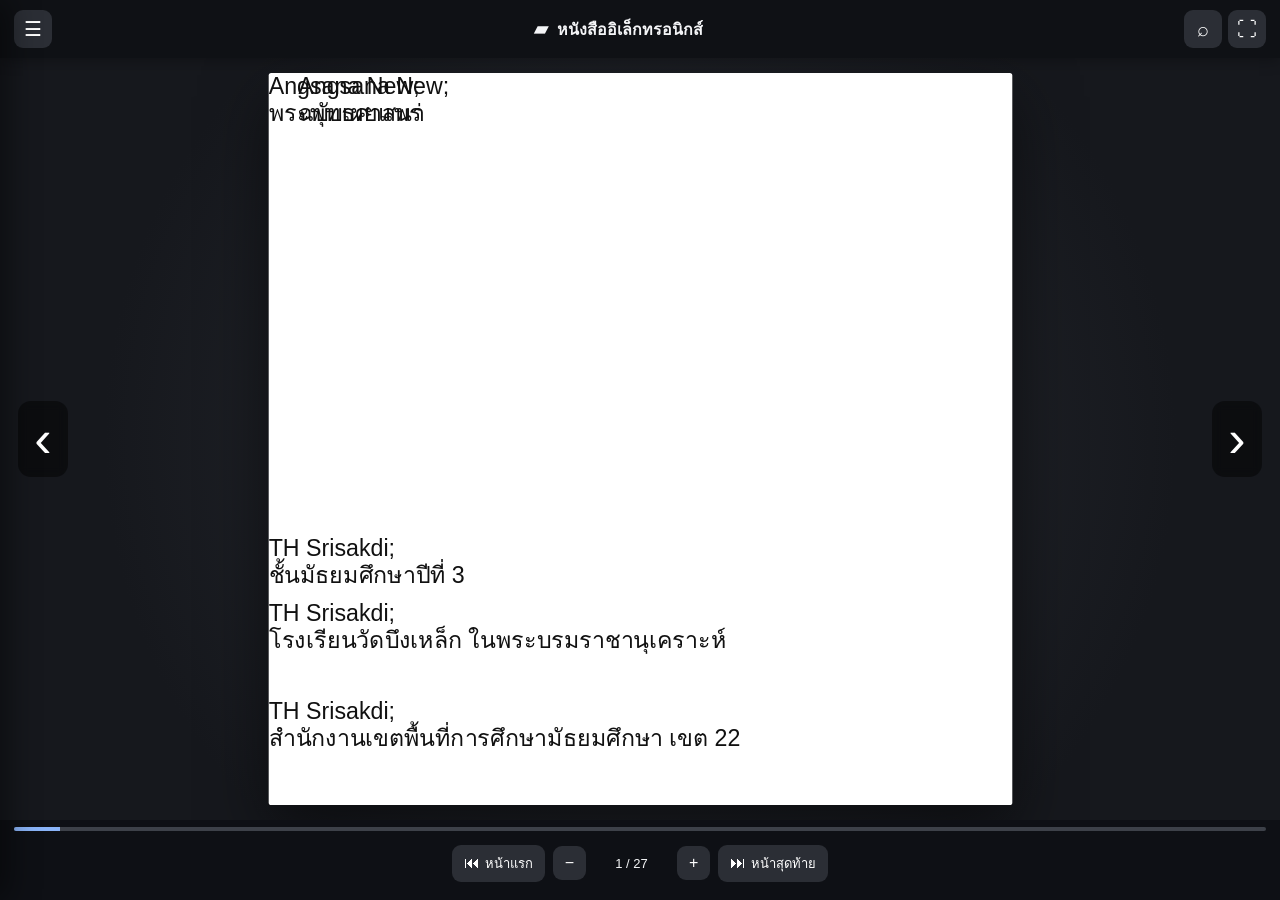
==== index.html @ 5f155259 "Add files via upload" ====
<!doctype html>
<html lang="th">
<head>
<meta charset="utf-8">
<meta name="viewport" content="width=device-width,initial-scale=1,viewport-fit=cover">
<meta name="theme-color" content="#111318">
<meta name="description" content="หนังสืออิเล็กทรอนิกส์ออนไลน์">
<title>หนังสืออิเล็กทรอนิกส์ออนไลน์</title>
<link rel="stylesheet" href="assets/pro.css">
</head>
<body>
<header class="header">
  <button id="menu" class="tool" aria-label="สารบัญ">☰</button>
  <div class="brand"><span class="bookmark">▰</span><span id="title">หนังสืออิเล็กทรอนิกส์</span></div>
  <div class="tools">
    <button id="searchBtn" class="tool" aria-label="ค้นหา">⌕</button>
    <button id="full" class="tool" aria-label="เต็มหน้าจอ">⛶</button>
  </div>
</header>

<div id="drawer" class="drawer">
  <div class="drawer-head"><b>สารบัญ / หน้าหนังสือ</b><button id="closeMenu">×</button></div>
  <div id="thumbs" class="thumbs"></div>
</div>
<div id="backdrop" class="backdrop"></div>

<div id="searchBox" class="searchbox">
  <input id="searchInput" placeholder="ค้นหาหน้า เช่น 1, 2, 3..." inputmode="numeric">
  <button id="goSearch">ไป</button>
</div>

<main class="reader">
  <button id="prev" class="nav prev" aria-label="หน้าก่อนหน้า">‹</button>
  <section id="stage" class="stage">
    <div id="page" class="page"></div>
  </section>
  <button id="next" class="nav next" aria-label="หน้าถัดไป">›</button>
</main>

<footer class="footer">
  <div class="progress"><i id="progress"></i></div>
  <div class="bottomrow">
    <button id="first" class="control">⏮ <span>หน้าแรก</span></button>
    <button id="zout" class="control">−</button>
    <span id="info">1 / 1</span>
    <button id="zin" class="control">+</button>
    <button id="last" class="control">⏭ <span>หน้าสุดท้าย</span></button>
  </div>
</footer>

<script src="assets/pro.js"></script>
</body>
</html>
---- assets/pro.css ----
*{box-sizing:border-box}html,body{margin:0;width:100%;height:100%;overflow:hidden;font-family:"Noto Sans Thai",Tahoma,Arial,sans-serif;background:#16181d;color:#f4f5f7}
button{font:inherit}.header{height:58px;background:rgba(15,17,21,.97);display:flex;align-items:center;justify-content:space-between;padding:0 14px;box-shadow:0 2px 14px rgba(0,0,0,.3);position:relative;z-index:20}.brand{display:flex;align-items:center;gap:9px;font-weight:700;font-size:16px;min-width:0}.brand span:last-child{white-space:nowrap;overflow:hidden;text-overflow:ellipsis}.bookmark{font-size:18px}.tools{display:flex;gap:6px}.tool,.control{border:0;color:#fff;background:#2b2e35;border-radius:9px;cursor:pointer}.tool{width:38px;height:38px;font-size:20px}.tool:hover,.control:hover{background:#42464f}
.reader{position:absolute;top:58px;bottom:80px;left:0;right:0;display:flex;align-items:center;justify-content:center;background:radial-gradient(circle at center,#2a2d34 0,#16181d 72%);overflow:hidden}.stage{width:100%;height:100%;display:flex;align-items:center;justify-content:center;overflow:auto;padding:20px}.page{position:relative;background:#fff;box-shadow:0 18px 50px rgba(0,0,0,.55);transform-origin:center center;flex:none;overflow:hidden;color:#111;border-radius:2px}.obj{position:absolute;overflow:hidden}.page img{display:block;max-width:none}.rtf-text{height:100%;line-height:1.15;overflow:hidden;font-size:18px}.page a{color:inherit;text-decoration:none}
.nav{position:absolute;z-index:15;top:50%;transform:translateY(-50%);width:50px;height:76px;border:0;border-radius:13px;background:rgba(0,0,0,.45);color:#fff;font-size:52px;line-height:1;cursor:pointer;backdrop-filter:blur(5px)}.nav:hover{background:rgba(0,0,0,.72)}.prev{left:18px}.next{right:18px}
.footer{position:absolute;bottom:0;left:0;right:0;height:80px;background:rgba(15,17,21,.98);z-index:20;padding:7px 14px}.progress{height:4px;background:#3d4149;border-radius:10px;overflow:hidden;margin-bottom:8px}.progress i{display:block;width:0;height:100%;background:#8ab4f8;transition:width .15s}.bottomrow{height:48px;display:flex;align-items:center;justify-content:center;gap:8px}.control{padding:8px 12px}.bottomrow span{min-width:75px;text-align:center;font-size:13px}
.drawer{position:fixed;z-index:40;left:-340px;top:0;bottom:0;width:min(340px,88vw);background:#202329;box-shadow:8px 0 30px rgba(0,0,0,.45);transition:left .25s;padding-top:58px}.drawer.open{left:0}.drawer-head{position:absolute;top:0;left:0;right:0;height:58px;display:flex;align-items:center;justify-content:space-between;padding:0 15px;background:#111318}.drawer-head button{border:0;background:none;color:#fff;font-size:28px;cursor:pointer}.thumbs{height:100%;overflow:auto;padding:12px;display:grid;grid-template-columns:repeat(2,1fr);gap:10px}.thumb{border:2px solid transparent;border-radius:8px;background:#2b2e35;padding:4px;color:#ddd;cursor:pointer}.thumb.active{border-color:#8ab4f8}.thumb img{width:100%;height:150px;object-fit:contain;background:#fff;display:block}.thumb small{display:block;text-align:center;padding:5px}.backdrop{display:none;position:fixed;inset:0;background:rgba(0,0,0,.45);z-index:35}.backdrop.show{display:block}.searchbox{position:fixed;z-index:30;top:66px;right:12px;background:#24272e;padding:8px;border-radius:10px;box-shadow:0 8px 25px rgba(0,0,0,.35);display:none}.searchbox.show{display:flex;gap:6px}.searchbox input{width:180px;border:0;border-radius:7px;padding:9px}.searchbox button{border:0;border-radius:7px;padding:8px 12px;cursor:pointer}
@media(max-width:700px){.header{height:52px}.reader{top:52px;bottom:86px}.footer{height:86px}.nav{width:38px;height:58px;font-size:40px}.prev{left:6px}.next{right:6px}.stage{padding:8px}.bottomrow .control span{display:none}.control{padding:8px 10px}.brand{font-size:14px}.thumb img{height:120px}}
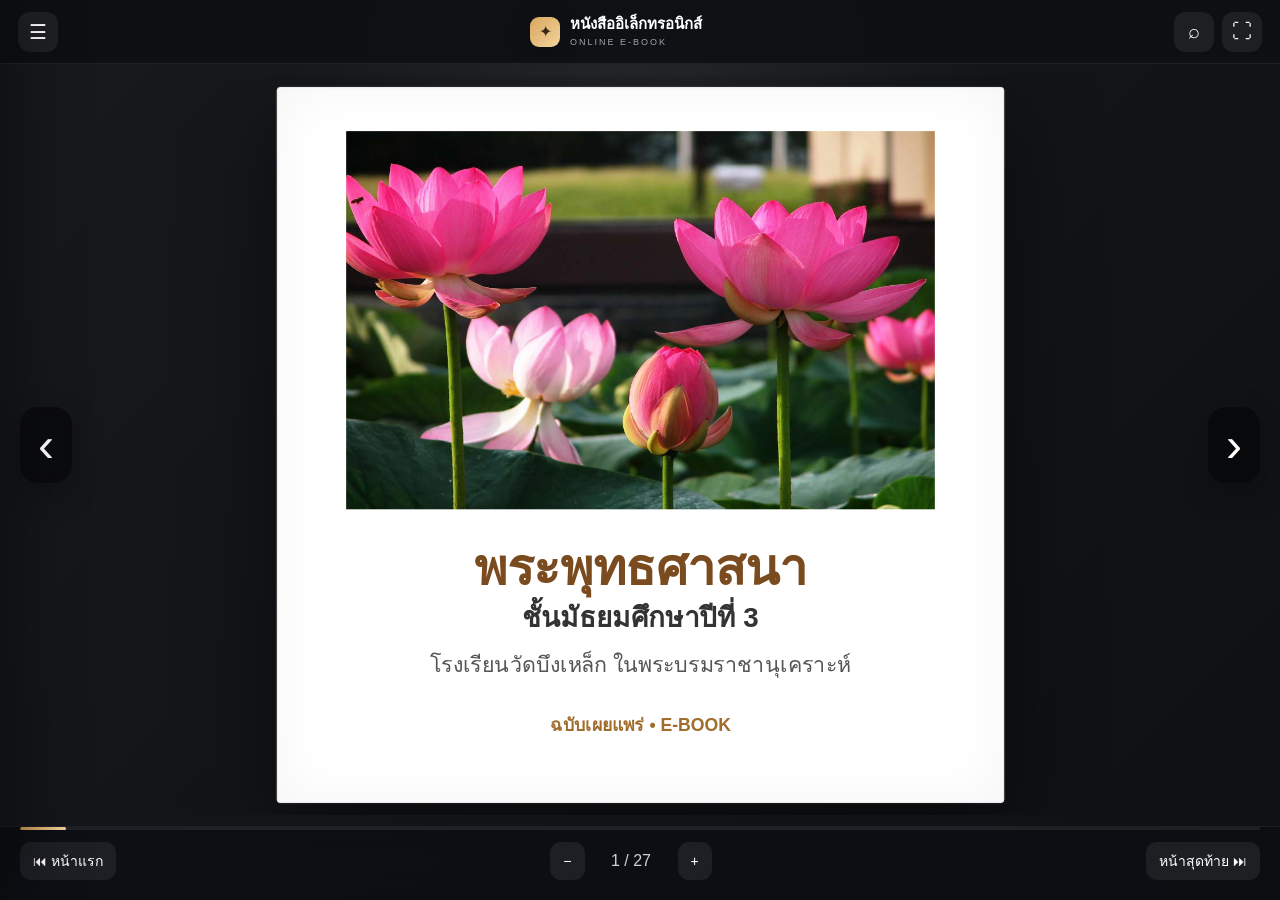
==== commit f5bda0cb: "Add files via upload" ====
--- a/index.html
+++ b/index.html
@@ -1,53 +1 @@
-<!doctype html>
-<html lang="th">
-<head>
-<meta charset="utf-8">
-<meta name="viewport" content="width=device-width,initial-scale=1,viewport-fit=cover">
-<meta name="theme-color" content="#111318">
-<meta name="description" content="หนังสืออิเล็กทรอนิกส์ออนไลน์">
-<title>หนังสืออิเล็กทรอนิกส์ออนไลน์</title>
-<link rel="stylesheet" href="assets/pro.css">
-</head>
-<body>
-<header class="header">
-  <button id="menu" class="tool" aria-label="สารบัญ">☰</button>
-  <div class="brand"><span class="bookmark">▰</span><span id="title">หนังสืออิเล็กทรอนิกส์</span></div>
-  <div class="tools">
-    <button id="searchBtn" class="tool" aria-label="ค้นหา">⌕</button>
-    <button id="full" class="tool" aria-label="เต็มหน้าจอ">⛶</button>
-  </div>
-</header>
-
-<div id="drawer" class="drawer">
-  <div class="drawer-head"><b>สารบัญ / หน้าหนังสือ</b><button id="closeMenu">×</button></div>
-  <div id="thumbs" class="thumbs"></div>
-</div>
-<div id="backdrop" class="backdrop"></div>
-
-<div id="searchBox" class="searchbox">
-  <input id="searchInput" placeholder="ค้นหาหน้า เช่น 1, 2, 3..." inputmode="numeric">
-  <button id="goSearch">ไป</button>
-</div>
-
-<main class="reader">
-  <button id="prev" class="nav prev" aria-label="หน้าก่อนหน้า">‹</button>
-  <section id="stage" class="stage">
-    <div id="page" class="page"></div>
-  </section>
-  <button id="next" class="nav next" aria-label="หน้าถัดไป">›</button>
-</main>
-
-<footer class="footer">
-  <div class="progress"><i id="progress"></i></div>
-  <div class="bottomrow">
-    <button id="first" class="control">⏮ <span>หน้าแรก</span></button>
-    <button id="zout" class="control">−</button>
-    <span id="info">1 / 1</span>
-    <button id="zin" class="control">+</button>
-    <button id="last" class="control">⏭ <span>หน้าสุดท้าย</span></button>
-  </div>
-</footer>
-
-<script src="assets/pro.js"></script>
-</body>
-</html>+<!doctype html><html lang="th"><head><meta charset="utf-8"><meta name="viewport" content="width=device-width,initial-scale=1,viewport-fit=cover"><meta name="theme-color" content="#151515"><meta name="description" content="หนังสืออิเล็กทรอนิกส์ออนไลน์"><title>หนังสืออิเล็กทรอนิกส์ | E-book</title><link rel="stylesheet" href="assets/pro.css"></head><body><header class="topbar"><button id="menu" class="iconbtn" aria-label="สารบัญ">☰</button><div class="brand"><span class="brandmark">✦</span><div><strong>หนังสืออิเล็กทรอนิกส์</strong><small>ONLINE E-BOOK</small></div></div><div class="topactions"><button id="searchBtn" class="iconbtn" aria-label="ค้นหา">⌕</button><button id="full" class="iconbtn" aria-label="เต็มหน้าจอ">⛶</button></div></header><div class="searchbox" id="searchBox"><input id="searchInput" placeholder="ไปยังหน้าที่..." inputmode="numeric"><button id="goSearch">เปิดหน้า</button></div><aside id="drawer" class="drawer"><div class="drawer-head"><div><b>สารบัญหนังสือ</b><small>เลือกหน้าเพื่อเปิดอ่าน</small></div><button id="closeMenu">×</button></div><div id="thumbs" class="thumbs"></div></aside><div id="backdrop" class="backdrop"></div><main class="reader"><button id="prev" class="nav prev">‹</button><section id="stage" class="stage"><div id="page" class="page"></div></section><button id="next" class="nav next">›</button></main><footer class="footer"><div class="progress"><i id="progress"></i></div><div class="bottomrow"><button id="first" class="control">⏮ <span>หน้าแรก</span></button><div class="pager"><button id="zout" class="control">−</button><span id="info">1 / 1</span><button id="zin" class="control">+</button></div><button id="last" class="control"><span>หน้าสุดท้าย</span> ⏭</button></div></footer><script src="assets/pro.js"></script></body></html>
--- a/assets/pro.css
+++ b/assets/pro.css
@@ -1,7 +1 @@
-*{box-sizing:border-box}html,body{margin:0;width:100%;height:100%;overflow:hidden;font-family:"Noto Sans Thai",Tahoma,Arial,sans-serif;background:#16181d;color:#f4f5f7}
-button{font:inherit}.header{height:58px;background:rgba(15,17,21,.97);display:flex;align-items:center;justify-content:space-between;padding:0 14px;box-shadow:0 2px 14px rgba(0,0,0,.3);position:relative;z-index:20}.brand{display:flex;align-items:center;gap:9px;font-weight:700;font-size:16px;min-width:0}.brand span:last-child{white-space:nowrap;overflow:hidden;text-overflow:ellipsis}.bookmark{font-size:18px}.tools{display:flex;gap:6px}.tool,.control{border:0;color:#fff;background:#2b2e35;border-radius:9px;cursor:pointer}.tool{width:38px;height:38px;font-size:20px}.tool:hover,.control:hover{background:#42464f}
-.reader{position:absolute;top:58px;bottom:80px;left:0;right:0;display:flex;align-items:center;justify-content:center;background:radial-gradient(circle at center,#2a2d34 0,#16181d 72%);overflow:hidden}.stage{width:100%;height:100%;display:flex;align-items:center;justify-content:center;overflow:auto;padding:20px}.page{position:relative;background:#fff;box-shadow:0 18px 50px rgba(0,0,0,.55);transform-origin:center center;flex:none;overflow:hidden;color:#111;border-radius:2px}.obj{position:absolute;overflow:hidden}.page img{display:block;max-width:none}.rtf-text{height:100%;line-height:1.15;overflow:hidden;font-size:18px}.page a{color:inherit;text-decoration:none}
-.nav{position:absolute;z-index:15;top:50%;transform:translateY(-50%);width:50px;height:76px;border:0;border-radius:13px;background:rgba(0,0,0,.45);color:#fff;font-size:52px;line-height:1;cursor:pointer;backdrop-filter:blur(5px)}.nav:hover{background:rgba(0,0,0,.72)}.prev{left:18px}.next{right:18px}
-.footer{position:absolute;bottom:0;left:0;right:0;height:80px;background:rgba(15,17,21,.98);z-index:20;padding:7px 14px}.progress{height:4px;background:#3d4149;border-radius:10px;overflow:hidden;margin-bottom:8px}.progress i{display:block;width:0;height:100%;background:#8ab4f8;transition:width .15s}.bottomrow{height:48px;display:flex;align-items:center;justify-content:center;gap:8px}.control{padding:8px 12px}.bottomrow span{min-width:75px;text-align:center;font-size:13px}
-.drawer{position:fixed;z-index:40;left:-340px;top:0;bottom:0;width:min(340px,88vw);background:#202329;box-shadow:8px 0 30px rgba(0,0,0,.45);transition:left .25s;padding-top:58px}.drawer.open{left:0}.drawer-head{position:absolute;top:0;left:0;right:0;height:58px;display:flex;align-items:center;justify-content:space-between;padding:0 15px;background:#111318}.drawer-head button{border:0;background:none;color:#fff;font-size:28px;cursor:pointer}.thumbs{height:100%;overflow:auto;padding:12px;display:grid;grid-template-columns:repeat(2,1fr);gap:10px}.thumb{border:2px solid transparent;border-radius:8px;background:#2b2e35;padding:4px;color:#ddd;cursor:pointer}.thumb.active{border-color:#8ab4f8}.thumb img{width:100%;height:150px;object-fit:contain;background:#fff;display:block}.thumb small{display:block;text-align:center;padding:5px}.backdrop{display:none;position:fixed;inset:0;background:rgba(0,0,0,.45);z-index:35}.backdrop.show{display:block}.searchbox{position:fixed;z-index:30;top:66px;right:12px;background:#24272e;padding:8px;border-radius:10px;box-shadow:0 8px 25px rgba(0,0,0,.35);display:none}.searchbox.show{display:flex;gap:6px}.searchbox input{width:180px;border:0;border-radius:7px;padding:9px}.searchbox button{border:0;border-radius:7px;padding:8px 12px;cursor:pointer}
-@media(max-width:700px){.header{height:52px}.reader{top:52px;bottom:86px}.footer{height:86px}.nav{width:38px;height:58px;font-size:40px}.prev{left:6px}.next{right:6px}.stage{padding:8px}.bottomrow .control span{display:none}.control{padding:8px 10px}.brand{font-size:14px}.thumb img{height:120px}}
+*{box-sizing:border-box}html,body{margin:0;width:100%;height:100%;overflow:hidden;font-family:"Noto Sans Thai","Leelawadee UI",Tahoma,sans-serif;background:#111317;color:#fff}body:before{content:"";position:fixed;inset:0;background:radial-gradient(circle at 50% 15%,rgba(255,255,255,.07),transparent 36%),linear-gradient(135deg,#17191d,#0e1013);pointer-events:none}.topbar{height:64px;display:flex;align-items:center;justify-content:space-between;padding:0 18px;position:relative;z-index:20;background:rgba(13,15,19,.88);backdrop-filter:blur(16px);border-bottom:1px solid rgba(255,255,255,.08)}.brand{display:flex;align-items:center;gap:10px}.brandmark{width:30px;height:30px;display:grid;place-items:center;border-radius:9px;background:linear-gradient(135deg,#d8a75d,#f3d39c);color:#3a2816;font-size:16px;box-shadow:0 5px 20px rgba(0,0,0,.25)}.brand strong{display:block;font-size:15px;line-height:1.1}.brand small{display:block;font-size:9px;letter-spacing:2px;color:#9fa5ad;margin-top:4px}.topactions{display:flex;gap:8px}.iconbtn,.control,.nav{border:0;color:#fff;background:rgba(255,255,255,.07);cursor:pointer}.iconbtn{width:40px;height:40px;border-radius:12px;font-size:20px}.iconbtn:hover,.control:hover{background:rgba(255,255,255,.14)}.reader{position:absolute;top:64px;bottom:74px;left:0;right:0;display:flex;align-items:center;justify-content:center}.stage{position:relative;width:min(88vw,1100px);height:calc(100% - 22px);display:flex;align-items:center;justify-content:center;overflow:hidden}.page{position:relative;flex:none;background:#fff;color:#222;box-shadow:0 24px 70px rgba(0,0,0,.5),0 0 0 1px rgba(255,255,255,.08);transform-origin:center center;overflow:hidden;border-radius:3px}.page:after{content:"";position:absolute;inset:0;pointer-events:none;box-shadow:inset 0 0 0 1px rgba(0,0,0,.05),inset 0 0 45px rgba(0,0,0,.045)}.obj{position:absolute;overflow:hidden}.obj img{display:block;width:100%;height:100%;object-fit:fill}.obj.textobj{padding:4px 10px;white-space:pre-wrap;line-height:1.35;overflow:hidden}.cover .obj.textobj{font-family:"Noto Sans Thai","Leelawadee UI",Tahoma,sans-serif}.nav{position:absolute;z-index:12;width:52px;height:76px;border-radius:18px;font-size:48px;line-height:1;background:rgba(0,0,0,.46);backdrop-filter:blur(8px);box-shadow:0 10px 30px rgba(0,0,0,.25)}.nav:hover{background:rgba(0,0,0,.68);transform:scale(1.04)}.prev{left:20px}.next{right:20px}.footer{position:absolute;left:0;right:0;bottom:0;height:74px;padding:0 20px 10px;z-index:20;background:rgba(13,15,19,.9);backdrop-filter:blur(16px);border-top:1px solid rgba(255,255,255,.07)}.progress{height:3px;background:rgba(255,255,255,.08);border-radius:99px;overflow:hidden}.progress i{display:block;height:100%;width:0;background:linear-gradient(90deg,#c9944f,#efd29b);border-radius:99px;transition:width .25s}.bottomrow{height:61px;display:flex;align-items:center;justify-content:space-between}.control{height:38px;border-radius:11px;padding:0 13px;font-size:14px}.pager{display:flex;align-items:center;gap:9px}.pager #info{min-width:75px;text-align:center;color:#cdd1d6;font-variant-numeric:tabular-nums}.drawer{position:fixed;z-index:50;top:0;bottom:0;left:0;width:min(360px,88vw);background:#171a1f;transform:translateX(-102%);transition:transform .28s ease;box-shadow:25px 0 60px rgba(0,0,0,.35);overflow:auto}.drawer.open{transform:translateX(0)}.drawer-head{position:sticky;top:0;z-index:2;padding:20px;display:flex;justify-content:space-between;align-items:center;background:rgba(23,26,31,.95);backdrop-filter:blur(12px);border-bottom:1px solid rgba(255,255,255,.08)}.drawer-head b{display:block}.drawer-head small{display:block;color:#8f969f;font-size:11px;margin-top:3px}.drawer-head button{border:0;background:none;color:#fff;font-size:28px;cursor:pointer}.thumbs{padding:16px;display:grid;grid-template-columns:repeat(2,1fr);gap:13px}.thumb{border:1px solid rgba(255,255,255,.08);background:#20242a;color:#dfe2e5;border-radius:12px;padding:7px;cursor:pointer;text-align:center;overflow:hidden}.thumb:hover,.thumb.active{border-color:#d3a25f;background:#29251f}.thumb img{display:block;width:100%;height:145px;object-fit:contain;background:#fff;border-radius:7px;margin-bottom:7px}.thumb small{font-size:11px}.backdrop{position:fixed;inset:0;background:rgba(0,0,0,.55);z-index:40;opacity:0;pointer-events:none;transition:opacity .25s}.backdrop.show{opacity:1;pointer-events:auto}.searchbox{position:fixed;z-index:30;top:72px;right:18px;display:flex;gap:7px;padding:8px;background:rgba(28,31,36,.96);border:1px solid rgba(255,255,255,.1);border-radius:13px;box-shadow:0 14px 40px rgba(0,0,0,.35);transform:translateY(-8px);opacity:0;pointer-events:none;transition:.2s}.searchbox.show{transform:none;opacity:1;pointer-events:auto}.searchbox input{width:170px;border:0;outline:0;background:#101216;color:#fff;border-radius:9px;padding:10px}.searchbox button{border:0;background:#d5a25c;color:#251a0e;border-radius:9px;padding:0 13px;font-weight:700;cursor:pointer}@media(max-width:700px){.topbar{height:56px;padding:0 10px}.reader{top:56px;bottom:65px}.stage{width:100vw;height:100%}.nav{width:42px;height:60px;font-size:40px;border-radius:15px}.prev{left:7px}.next{right:7px}.footer{height:65px;padding:0 10px 7px}.control span{display:none}.control{padding:0 11px}.brand strong{font-size:13px}.thumb img{height:120px}.thumbs{gap:9px;padding:11px}.searchbox{left:10px;right:10px}.searchbox input{flex:1;width:auto}}
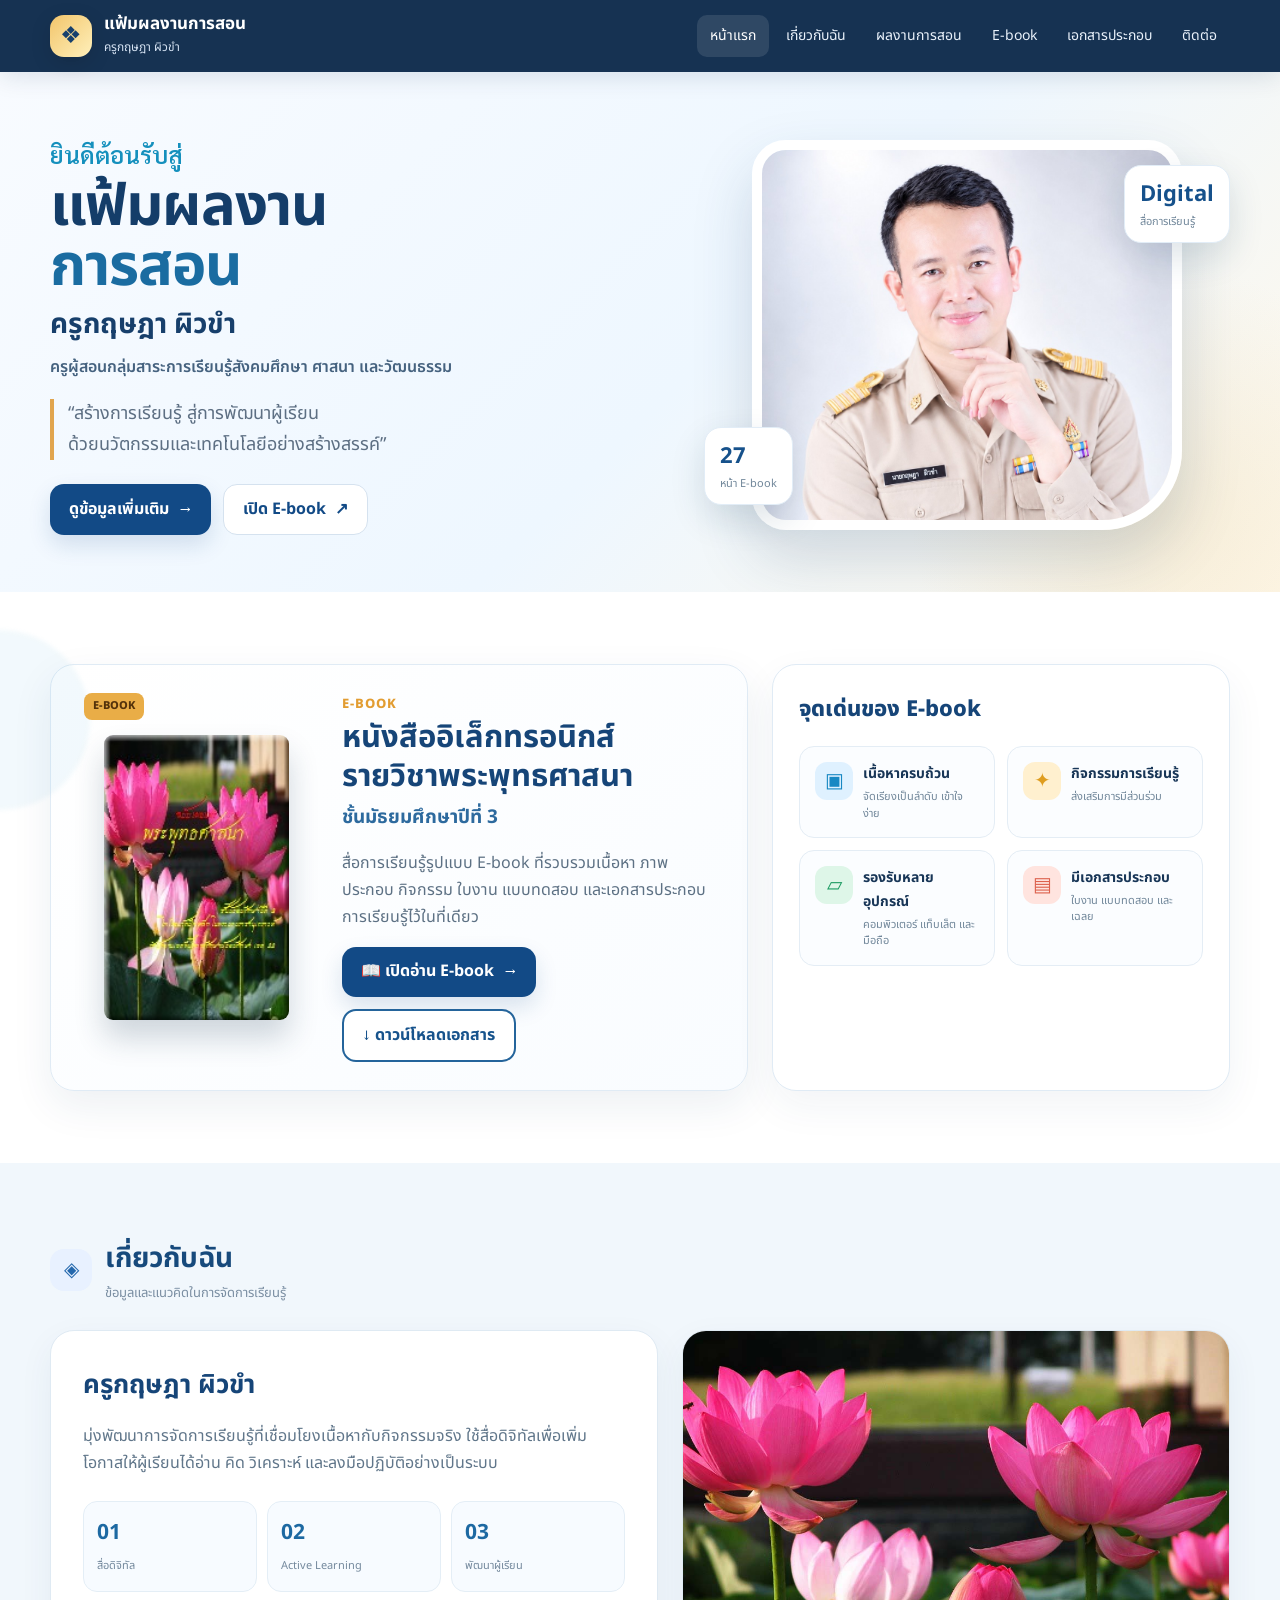
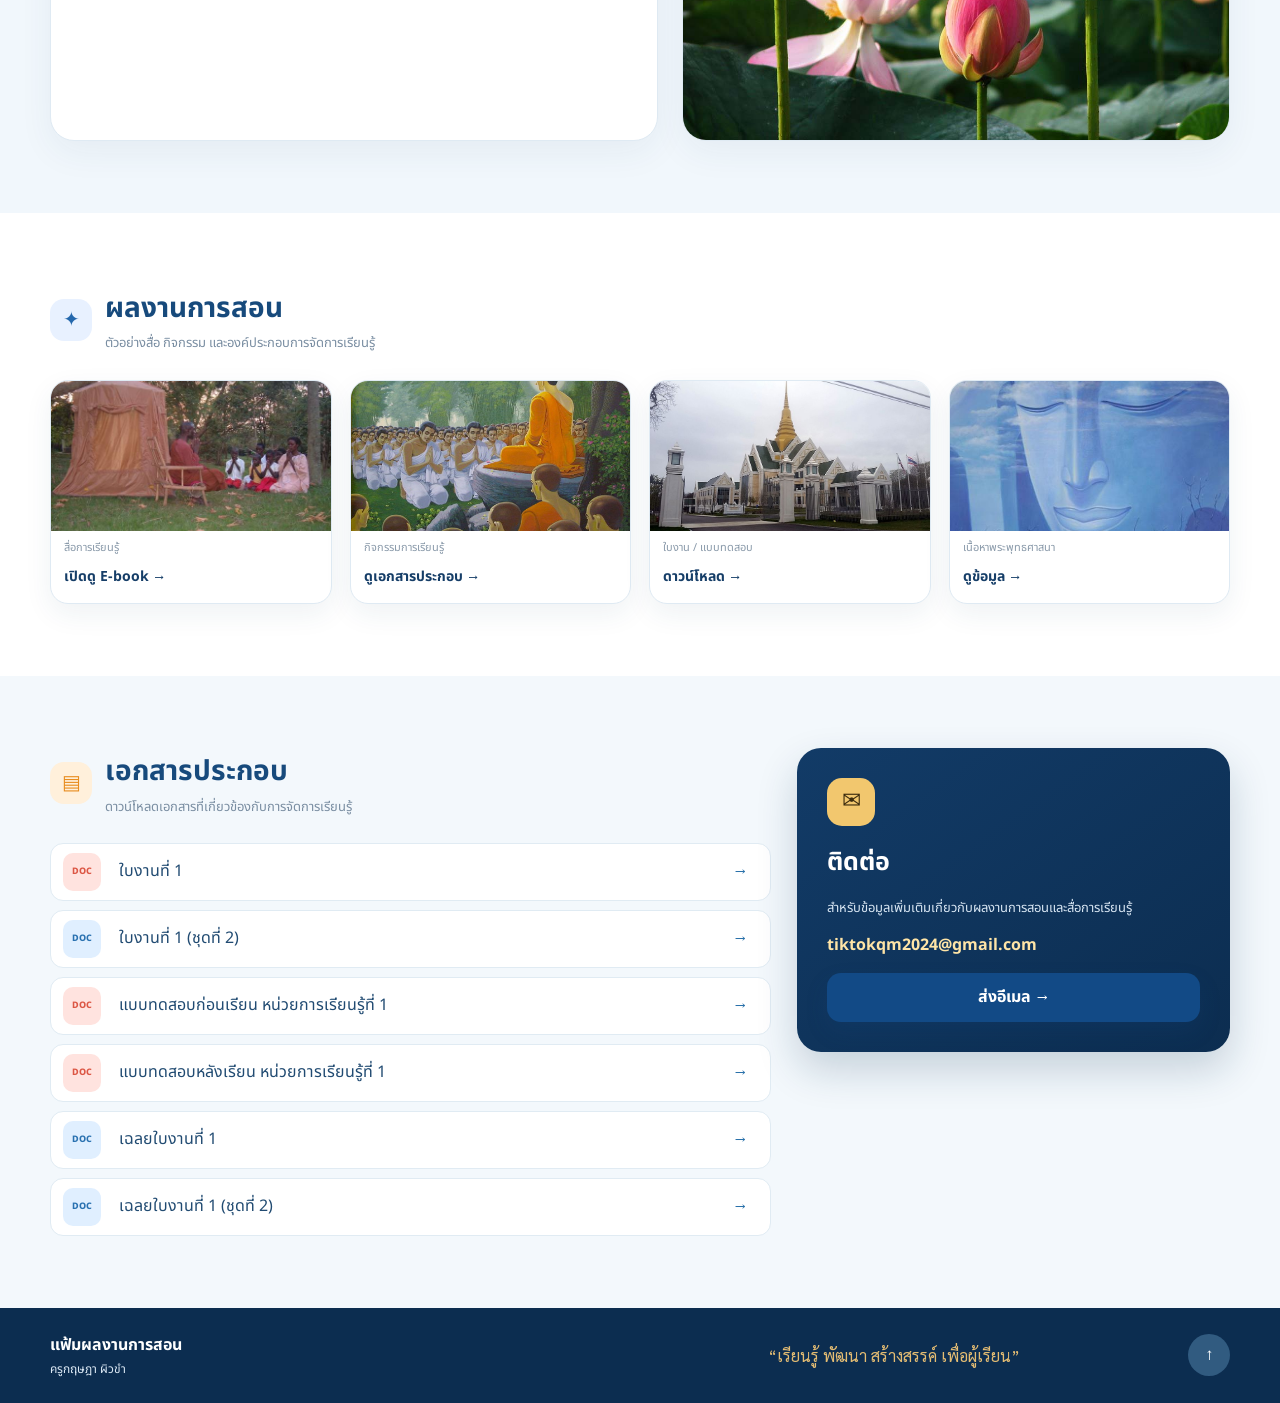
==== commit ca54c5d6: "Add files via upload" ====
--- a/index.html
+++ b/index.html
@@ -1 +1,169 @@
-<!doctype html><html lang="th"><head><meta charset="utf-8"><meta name="viewport" content="width=device-width,initial-scale=1,viewport-fit=cover"><meta name="theme-color" content="#151515"><meta name="description" content="หนังสืออิเล็กทรอนิกส์ออนไลน์"><title>หนังสืออิเล็กทรอนิกส์ | E-book</title><link rel="stylesheet" href="assets/pro.css"></head><body><header class="topbar"><button id="menu" class="iconbtn" aria-label="สารบัญ">☰</button><div class="brand"><span class="brandmark">✦</span><div><strong>หนังสืออิเล็กทรอนิกส์</strong><small>ONLINE E-BOOK</small></div></div><div class="topactions"><button id="searchBtn" class="iconbtn" aria-label="ค้นหา">⌕</button><button id="full" class="iconbtn" aria-label="เต็มหน้าจอ">⛶</button></div></header><div class="searchbox" id="searchBox"><input id="searchInput" placeholder="ไปยังหน้าที่..." inputmode="numeric"><button id="goSearch">เปิดหน้า</button></div><aside id="drawer" class="drawer"><div class="drawer-head"><div><b>สารบัญหนังสือ</b><small>เลือกหน้าเพื่อเปิดอ่าน</small></div><button id="closeMenu">×</button></div><div id="thumbs" class="thumbs"></div></aside><div id="backdrop" class="backdrop"></div><main class="reader"><button id="prev" class="nav prev">‹</button><section id="stage" class="stage"><div id="page" class="page"></div></section><button id="next" class="nav next">›</button></main><footer class="footer"><div class="progress"><i id="progress"></i></div><div class="bottomrow"><button id="first" class="control">⏮ <span>หน้าแรก</span></button><div class="pager"><button id="zout" class="control">−</button><span id="info">1 / 1</span><button id="zin" class="control">+</button></div><button id="last" class="control"><span>หน้าสุดท้าย</span> ⏭</button></div></footer><script src="assets/pro.js"></script></body></html>+<!doctype html>
+<html lang="th">
+<head>
+  <meta charset="utf-8">
+  <meta name="viewport" content="width=device-width,initial-scale=1,viewport-fit=cover">
+  <meta name="theme-color" content="#12365f">
+  <meta name="description" content="แฟ้มผลงานการสอน ครูกฤษฎา ผิวขำ">
+  <title>แฟ้มผลงานการสอน | ครูกฤษฎา ผิวขำ</title>
+  <link rel="preconnect" href="https://fonts.googleapis.com">
+  <link rel="preconnect" href="https://fonts.gstatic.com" crossorigin>
+  <link href="https://fonts.googleapis.com/css2?family=Noto+Sans+Thai:wght@300;400;500;600;700;800&family=Sarabun:wght@400;500;600;700&display=swap" rel="stylesheet">
+  <link rel="stylesheet" href="assets/site.css">
+</head>
+<body>
+  <div class="decor decor-a"></div>
+  <div class="decor decor-b"></div>
+
+  <header class="site-header" id="top">
+    <div class="container nav-wrap">
+      <a class="brand" href="#top" aria-label="หน้าแรก">
+        <span class="brand-mark">❖</span>
+        <span>
+          <strong>แฟ้มผลงานการสอน</strong>
+          <small>ครูกฤษฎา ผิวขำ</small>
+        </span>
+      </a>
+      <button class="menu-toggle" id="menuToggle" aria-label="เปิดเมนู">☰</button>
+      <nav class="main-nav" id="mainNav">
+        <a class="active" href="#top">หน้าแรก</a>
+        <a href="#about">เกี่ยวกับฉัน</a>
+        <a href="#works">ผลงานการสอน</a>
+        <a href="#ebook">E-book</a>
+        <a href="#documents">เอกสารประกอบ</a>
+        <a href="#contact">ติดต่อ</a>
+      </nav>
+    </div>
+  </header>
+
+  <main>
+    <section class="hero">
+      <div class="hero-glow"></div>
+      <div class="container hero-grid">
+        <div class="hero-copy">
+          <div class="eyebrow">ยินดีต้อนรับสู่</div>
+          <h1>แฟ้มผลงาน<br><span>การสอน</span></h1>
+          <h2>ครูกฤษฎา ผิวขำ</h2>
+          <p class="role">ครูผู้สอนกลุ่มสาระการเรียนรู้สังคมศึกษา ศาสนา และวัฒนธรรม</p>
+          <p class="quote">“สร้างการเรียนรู้ สู่การพัฒนาผู้เรียน<br>ด้วยนวัตกรรมและเทคโนโลยีอย่างสร้างสรรค์”</p>
+          <div class="hero-actions">
+            <a class="btn primary" href="#about">ดูข้อมูลเพิ่มเติม <span>→</span></a>
+            <a class="btn ghost" href="#ebook">เปิด E-book <span>↗</span></a>
+          </div>
+        </div>
+        <div class="hero-visual">
+          <div class="portrait-frame">
+            <img src="assets/teacher.jpg" alt="ครูกฤษฎา ผิวขำ" class="teacher-portrait">
+          </div>
+          <div class="floating-card fc-1"><b>27</b><span>หน้า E-book</span></div>
+          <div class="floating-card fc-2"><b>Digital</b><span>สื่อการเรียนรู้</span></div>
+        </div>
+      </div>
+    </section>
+
+    <section class="ebook-feature section" id="ebook">
+      <div class="container feature-grid">
+        <div class="ebook-card">
+          <div class="cover-wrap">
+            <img src="assets/__cover__.jpg" alt="ปกหนังสืออิเล็กทรอนิกส์" class="ebook-cover">
+            <span class="cover-badge">E-BOOK</span>
+          </div>
+          <div class="ebook-info">
+            <div class="section-kicker">E-BOOK</div>
+            <h2>หนังสืออิเล็กทรอนิกส์<br>รายวิชาพระพุทธศาสนา</h2>
+            <h3>ชั้นมัธยมศึกษาปีที่ 3</h3>
+            <p>สื่อการเรียนรู้รูปแบบ E-book ที่รวบรวมเนื้อหา ภาพประกอบ กิจกรรม ใบงาน แบบทดสอบ และเอกสารประกอบการเรียนรู้ไว้ในที่เดียว</p>
+            <div class="button-row">
+              <a class="btn primary" href="ebook.html">📖 เปิดอ่าน E-book <span>→</span></a>
+              <a class="btn outline" href="#documents">↓ ดาวน์โหลดเอกสาร</a>
+            </div>
+          </div>
+        </div>
+        <div class="highlight-panel">
+          <div class="panel-title">จุดเด่นของ E-book</div>
+          <div class="feature-list">
+            <div class="feature-item"><span class="fi blue">▣</span><div><b>เนื้อหาครบถ้วน</b><small>จัดเรียงเป็นลำดับ เข้าใจง่าย</small></div></div>
+            <div class="feature-item"><span class="fi gold">✦</span><div><b>กิจกรรมการเรียนรู้</b><small>ส่งเสริมการมีส่วนร่วม</small></div></div>
+            <div class="feature-item"><span class="fi green">▱</span><div><b>รองรับหลายอุปกรณ์</b><small>คอมพิวเตอร์ แท็บเล็ต และมือถือ</small></div></div>
+            <div class="feature-item"><span class="fi red">▤</span><div><b>มีเอกสารประกอบ</b><small>ใบงาน แบบทดสอบ และเฉลย</small></div></div>
+          </div>
+        </div>
+      </div>
+    </section>
+
+    <section class="about section" id="about">
+      <div class="container">
+        <div class="section-heading">
+          <span class="section-icon">◈</span>
+          <div><h2>เกี่ยวกับฉัน</h2><p>ข้อมูลและแนวคิดในการจัดการเรียนรู้</p></div>
+        </div>
+        <div class="about-grid">
+          <div class="about-card">
+            <h3>ครูกฤษฎา ผิวขำ</h3>
+            <p>มุ่งพัฒนาการจัดการเรียนรู้ที่เชื่อมโยงเนื้อหากับกิจกรรมจริง ใช้สื่อดิจิทัลเพื่อเพิ่มโอกาสให้ผู้เรียนได้อ่าน คิด วิเคราะห์ และลงมือปฏิบัติอย่างเป็นระบบ</p>
+            <div class="stats">
+              <div><strong>01</strong><span>สื่อดิจิทัล</span></div>
+              <div><strong>02</strong><span>Active Learning</span></div>
+              <div><strong>03</strong><span>พัฒนาผู้เรียน</span></div>
+            </div>
+          </div>
+          <div class="about-image">
+            <img src="assets/lotus.jpg" alt="ดอกบัวประกอบเว็บไซต์">
+          </div>
+        </div>
+      </div>
+    </section>
+
+    <section class="works section" id="works">
+      <div class="container">
+        <div class="section-heading">
+          <span class="section-icon">✦</span>
+          <div><h2>ผลงานการสอน</h2><p>ตัวอย่างสื่อ กิจกรรม และองค์ประกอบการจัดการเรียนรู้</p></div>
+        </div>
+        <div class="work-grid">
+          <a class="work-card" href="ebook.html"><img src="assets/01.jpg" alt="ตัวอย่างเนื้อหา"><span>สื่อการเรียนรู้</span><b>เปิดดู E-book →</b></a>
+          <a class="work-card" href="#documents"><img src="assets/013.jpg" alt="ภาพประกอบกิจกรรม"><span>กิจกรรมการเรียนรู้</span><b>ดูเอกสารประกอบ →</b></a>
+          <a class="work-card" href="#documents"><img src="assets/อเมริกา22.jpg" alt="ภาพประกอบการเรียนรู้"><span>ใบงาน / แบบทดสอบ</span><b>ดาวน์โหลด →</b></a>
+          <a class="work-card" href="#about"><img src="assets/buddha.jpg" alt="ภาพพระพุทธศาสนา"><span>เนื้อหาพระพุทธศาสนา</span><b>ดูข้อมูล →</b></a>
+        </div>
+      </div>
+    </section>
+
+    <section class="documents section" id="documents">
+      <div class="container document-grid">
+        <div>
+          <div class="section-heading">
+            <span class="section-icon orange">▤</span>
+            <div><h2>เอกสารประกอบ</h2><p>ดาวน์โหลดเอกสารที่เกี่ยวข้องกับการจัดการเรียนรู้</p></div>
+          </div>
+          <div class="doc-list">
+            <a href="documents/ใบงานที่ 1 1.docx"><span class="doc-icon pdf">DOC</span><span>ใบงานที่ 1</span><b>→</b></a>
+            <a href="documents/ใบงานที่ 1 2.docx"><span class="doc-icon doc">DOC</span><span>ใบงานที่ 1 (ชุดที่ 2)</span><b>→</b></a>
+            <a href="documents/แบบทดสอบ ก่อนเรียน หน่วยการเรียนรู้ที่ 1.docx"><span class="doc-icon pdf">DOC</span><span>แบบทดสอบก่อนเรียน หน่วยการเรียนรู้ที่ 1</span><b>→</b></a>
+            <a href="documents/แบบทดสอบหลังเรียน หน่วยการเรียนรู้ที่ 1.docx"><span class="doc-icon pdf">DOC</span><span>แบบทดสอบหลังเรียน หน่วยการเรียนรู้ที่ 1</span><b>→</b></a>
+            <a href="documents/เฉลยใบงานที่ 1 1.docx"><span class="doc-icon doc">DOC</span><span>เฉลยใบงานที่ 1</span><b>→</b></a>
+            <a href="documents/เฉลยใบงานที่ 1 2.docx"><span class="doc-icon doc">DOC</span><span>เฉลยใบงานที่ 1 (ชุดที่ 2)</span><b>→</b></a>
+          </div>
+        </div>
+        <aside class="contact-card" id="contact">
+          <div class="contact-badge">✉</div>
+          <h3>ติดต่อ</h3>
+          <p>สำหรับข้อมูลเพิ่มเติมเกี่ยวกับผลงานการสอนและสื่อการเรียนรู้</p>
+          <a class="contact-email" href="mailto:tiktokqm2024@gmail.com">tiktokqm2024@gmail.com</a>
+          <a class="btn primary wide" href="mailto:tiktokqm2024@gmail.com">ส่งอีเมล →</a>
+        </aside>
+      </div>
+    </section>
+  </main>
+
+  <footer class="site-footer">
+    <div class="container footer-grid">
+      <div><strong>แฟ้มผลงานการสอน</strong><span>ครูกฤษฎา ผิวขำ</span></div>
+      <div class="footer-quote">“เรียนรู้ พัฒนา สร้างสรรค์ เพื่อผู้เรียน”</div>
+      <a href="#top" class="to-top" aria-label="กลับด้านบน">↑</a>
+    </div>
+  </footer>
+
+  <script src="assets/site.js"></script>
+</body>
+</html>
--- a/assets/site.css
+++ b/assets/site.css
@@ -0,0 +1,6 @@
+*{box-sizing:border-box}html{scroll-behavior:smooth}body{margin:0;font-family:"Noto Sans Thai","Sarabun",Tahoma,sans-serif;color:#183657;background:#f8fbff;line-height:1.7}.container{width:min(1180px,calc(100% - 36px));margin:auto}.site-header{position:sticky;top:0;z-index:100;background:rgba(10,39,73,.95);backdrop-filter:blur(14px);box-shadow:0 5px 24px rgba(10,39,73,.12)}.nav-wrap{height:72px;display:flex;align-items:center;justify-content:space-between}.brand{display:flex;align-items:center;gap:12px;color:#fff;text-decoration:none}.brand-mark{width:42px;height:42px;display:grid;place-items:center;border-radius:14px;background:linear-gradient(135deg,#f2c56b,#fff0bb);color:#17406d;font-size:24px;box-shadow:0 6px 20px rgba(0,0,0,.15)}.brand strong{display:block;font-size:17px;line-height:1.1}.brand small{display:block;font-size:12px;color:#d5e2f2;margin-top:3px}.main-nav{display:flex;gap:4px;align-items:center}.main-nav a{color:#eaf2fb;text-decoration:none;padding:9px 13px;border-radius:10px;font-size:14px}.main-nav a:hover,.main-nav a.active{background:rgba(255,255,255,.11);color:#fff}.menu-toggle{display:none;border:0;background:rgba(255,255,255,.1);color:#fff;border-radius:10px;width:42px;height:42px;font-size:22px}.hero{position:relative;overflow:hidden;background:linear-gradient(135deg,#f8fbff 0%,#eef7ff 55%,#fff8ea 100%);min-height:520px;padding:62px 0 48px}.hero:after{content:"";position:absolute;right:-140px;bottom:-180px;width:520px;height:520px;border-radius:50%;background:radial-gradient(circle,#e9d6aa55,transparent 68%)}.hero-grid{display:grid;grid-template-columns:1.08fr .92fr;align-items:center;gap:36px;position:relative;z-index:2}.eyebrow{font-size:24px;color:#1590bd;font-family:"Sarabun",sans-serif;font-weight:600}.hero h1{font-size:58px;line-height:1.03;margin:3px 0 4px;color:#143d69;letter-spacing:-1px}.hero h1 span{color:#1a6ca1}.hero h2{font-size:28px;margin:0;color:#173f6b}.role{font-size:16px;font-weight:600;color:#45627f;margin:5px 0 18px}.quote{font-size:18px;color:#5d6f83;border-left:4px solid #e1a54e;padding-left:14px;margin:0 0 24px}.hero-actions,.button-row{display:flex;gap:12px;flex-wrap:wrap}.btn{display:inline-flex;align-items:center;justify-content:center;gap:9px;text-decoration:none;border-radius:14px;padding:11px 19px;font-weight:700;transition:.2s;cursor:pointer}.btn.primary{background:#124a86;color:#fff;box-shadow:0 10px 22px #124a8626}.btn.primary:hover{transform:translateY(-2px);box-shadow:0 14px 28px #124a8633}.btn.ghost{background:#fff;color:#124a86;border:1px solid #d5e2ef}.btn.outline{background:#fff;color:#17538c;border:2px solid #24649b}.btn.wide{width:100%;margin-top:14px}.hero-visual{position:relative;min-height:390px;display:grid;place-items:center}.portrait-frame{width:min(430px,100%);height:390px;border-radius:34px 34px 80px 34px;background:linear-gradient(145deg,#d9eaf8,#fff);box-shadow:0 28px 60px rgba(31,69,104,.18);border:10px solid #fff;overflow:hidden}.portrait-placeholder{height:100%;display:flex;flex-direction:column;align-items:center;justify-content:center;background:radial-gradient(circle at 50% 25%,#fff 0,#eaf4fc 55%,#dcebf7 100%);color:#174b7c;text-align:center}.portrait-icon{font-size:110px;filter:drop-shadow(0 15px 16px rgba(0,0,0,.12))}.portrait-title{font-size:25px;font-weight:800}.portrait-sub{font-size:13px;letter-spacing:2px;color:#7690a8}.floating-card{position:absolute;background:#fff;border:1px solid #e2edf7;box-shadow:0 14px 35px rgba(24,61,95,.14);border-radius:17px;padding:10px 15px;display:flex;flex-direction:column}.floating-card b{font-size:22px;color:#16518b}.floating-card span{font-size:11px;color:#71879a}.fc-1{left:0;bottom:25px}.fc-2{right:0;top:25px}.section{padding:72px 0}.ebook-feature{background:#fff}.feature-grid{display:grid;grid-template-columns:1.45fr .95fr;gap:24px;align-items:stretch}.ebook-card{display:grid;grid-template-columns:235px 1fr;gap:28px;padding:28px;border:1px solid #e0ebf5;border-radius:24px;background:linear-gradient(145deg,#fff,#f9fcff);box-shadow:0 15px 40px rgba(26,69,108,.08)}.cover-wrap{position:relative;display:flex;align-items:center;justify-content:center}.ebook-cover{width:185px;max-height:285px;object-fit:cover;border-radius:9px;box-shadow:0 18px 30px rgba(24,55,82,.2)}.cover-badge{position:absolute;top:0;left:5px;background:#e9ad47;color:#53320b;padding:4px 9px;border-radius:8px;font-size:11px;font-weight:800}.section-kicker{font-size:13px;color:#e29d32;font-weight:800;letter-spacing:1px}.ebook-info h2{font-size:31px;line-height:1.25;margin:4px 0;color:#164578}.ebook-info h3{font-size:19px;margin:5px 0 12px;color:#2d6a9e}.ebook-info p{color:#5d7184}.highlight-panel{padding:26px;border:1px solid #e0ebf5;border-radius:24px;background:#fff;box-shadow:0 15px 40px rgba(26,69,108,.06)}.panel-title{font-size:22px;font-weight:800;color:#164578;margin-bottom:18px}.feature-list{display:grid;grid-template-columns:1fr 1fr;gap:12px}.feature-item{padding:15px;border:1px solid #e4edf5;border-radius:15px;display:flex;gap:10px;align-items:flex-start;background:#fbfdff}.feature-item b{display:block;font-size:14px}.feature-item small{display:block;color:#71879a;font-size:11px;line-height:1.5;margin-top:3px}.fi{width:38px;height:38px;border-radius:12px;display:grid;place-items:center;font-size:20px;flex:none}.fi.blue{background:#dff1ff;color:#1888c3}.fi.gold{background:#fff0cf;color:#df9d1f}.fi.green{background:#def6e8;color:#1b9b61}.fi.red{background:#ffe4df;color:#dd624e}.section-heading{display:flex;align-items:center;gap:13px;margin-bottom:25px}.section-icon{width:42px;height:42px;border-radius:14px;background:#e8f1ff;color:#2468ad;display:grid;place-items:center;font-size:20px}.section-icon.orange{background:#fff0db;color:#e88d20}.section-heading h2{margin:0;color:#174a7c;font-size:28px}.section-heading p{margin:0;color:#7a8ea2;font-size:13px}.about{background:#f1f7fc}.about-grid{display:grid;grid-template-columns:1fr .9fr;gap:24px}.about-card,.about-image{border-radius:24px;overflow:hidden;background:#fff;border:1px solid #dfeaf3;box-shadow:0 12px 35px rgba(30,70,105,.06)}.about-card{padding:32px}.about-card h3{font-size:26px;margin:0 0 10px;color:#164578}.about-card p{color:#60768a}.stats{display:grid;grid-template-columns:repeat(3,1fr);gap:10px;margin-top:24px}.stats div{padding:13px;border-radius:14px;background:#f7fbff;border:1px solid #e4eef6}.stats strong{display:block;font-size:21px;color:#1d69a2}.stats span{font-size:11px;color:#74899d}.about-image img{width:100%;height:100%;min-height:260px;object-fit:cover}.works{background:#fff}.work-grid{display:grid;grid-template-columns:repeat(4,1fr);gap:18px}.work-card{text-decoration:none;color:#163e68;border-radius:18px;overflow:hidden;border:1px solid #dfeaf3;background:#fff;box-shadow:0 10px 28px rgba(30,70,105,.07);transition:.2s}.work-card:hover{transform:translateY(-4px);box-shadow:0 17px 36px rgba(30,70,105,.13)}.work-card img{width:100%;height:150px;object-fit:cover;display:block}.work-card span,.work-card b{display:block;padding:8px 13px 0}.work-card span{font-size:11px;color:#8a9aaa}.work-card b{font-size:14px;padding-bottom:14px}.documents{background:#f3f8fc}.document-grid{display:grid;grid-template-columns:1.25fr .75fr;gap:26px}.doc-list{display:grid;gap:9px}.doc-list a{display:grid;grid-template-columns:44px 1fr 25px;align-items:center;gap:12px;background:#fff;border:1px solid #e0ebf3;border-radius:13px;padding:9px 12px;text-decoration:none;color:#214b72;transition:.2s}.doc-list a:hover{border-color:#8eb6d5;transform:translateX(2px)}.doc-list b{color:#2a71aa}.doc-icon{width:38px;height:38px;border-radius:10px;display:grid;place-items:center;font-size:9px;font-weight:800}.doc-icon.pdf{background:#ffe3df;color:#dc5745}.doc-icon.doc{background:#e0efff;color:#2a72b1}.contact-card{align-self:start;background:linear-gradient(145deg,#123b67,#0c2d50);color:#fff;border-radius:24px;padding:30px;box-shadow:0 18px 40px rgba(16,53,87,.2)}.contact-badge{width:48px;height:48px;border-radius:15px;display:grid;place-items:center;background:#f2c76e;color:#3b2b0e;font-size:23px}.contact-card h3{font-size:25px;margin:15px 0 4px}.contact-card p{color:#d7e5f2;font-size:13px}.contact-email{display:block;color:#ffe5a7;text-decoration:none;font-weight:700;word-break:break-word}.site-footer{background:#0c2d50;color:#dbe8f4;padding:24px 0}.footer-grid{display:grid;grid-template-columns:1fr 1fr auto;align-items:center;gap:20px}.footer-grid strong,.footer-grid span{display:block}.footer-grid strong{color:#fff}.footer-grid span{font-size:12px}.footer-quote{text-align:center;color:#e5bd73;font-family:"Sarabun",sans-serif}.to-top{width:42px;height:42px;display:grid;place-items:center;border-radius:50%;background:#315b80;color:#fff;text-decoration:none}.decor{position:fixed;z-index:0;pointer-events:none;border-radius:50%;filter:blur(2px);opacity:.35}.decor-a{width:220px;height:220px;right:-90px;top:35%;background:#d7b66c55}.decor-b{width:180px;height:180px;left:-90px;bottom:10%;background:#8fcde655}@media(max-width:900px){.main-nav{display:none;position:absolute;top:72px;left:18px;right:18px;background:#0d3154;padding:10px;border-radius:15px;box-shadow:0 18px 35px #0003;flex-direction:column;align-items:stretch}.main-nav.open{display:flex}.main-nav a{padding:11px 13px}.menu-toggle{display:block}.hero-grid,.feature-grid,.about-grid,.document-grid{grid-template-columns:1fr}.hero{padding-top:42px}.hero-copy{text-align:center}.hero .quote{border-left:0;border-top:3px solid #e1a54e;padding:9px 0 0}.hero-actions{justify-content:center}.hero-visual{min-height:340px}.portrait-frame{height:330px}.ebook-card{grid-template-columns:180px 1fr}.work-grid{grid-template-columns:repeat(2,1fr)}}@media(max-width:600px){.container{width:min(100% - 24px,1180px)}.nav-wrap{height:64px}.main-nav{top:64px}.brand strong{font-size:14px}.brand small{font-size:10px}.hero h1{font-size:43px}.hero h2{font-size:22px}.eyebrow{font-size:19px}.quote{font-size:15px}.portrait-frame{height:290px}.portrait-icon{font-size:82px}.ebook-card{grid-template-columns:1fr;padding:20px}.ebook-cover{width:155px}.ebook-info h2{font-size:24px}.feature-list{grid-template-columns:1fr}.work-grid{grid-template-columns:1fr 1fr;gap:11px}.work-card img{height:115px}.work-card span,.work-card b{padding-left:10px;padding-right:10px}.stats{grid-template-columns:1fr}.footer-grid{grid-template-columns:1fr;text-align:center}.footer-quote{text-align:center}.to-top{margin:auto}.floating-card{display:none}}
+
+/* Teacher portrait */
+.portrait-frame{overflow:hidden;display:flex;align-items:flex-end;justify-content:center;background:linear-gradient(135deg,#eef6ff,#fffaf0);}
+.teacher-portrait{width:100%;height:100%;object-fit:cover;object-position:center top;display:block;}
+@media (max-width:700px){.teacher-portrait{object-position:center top;}}
